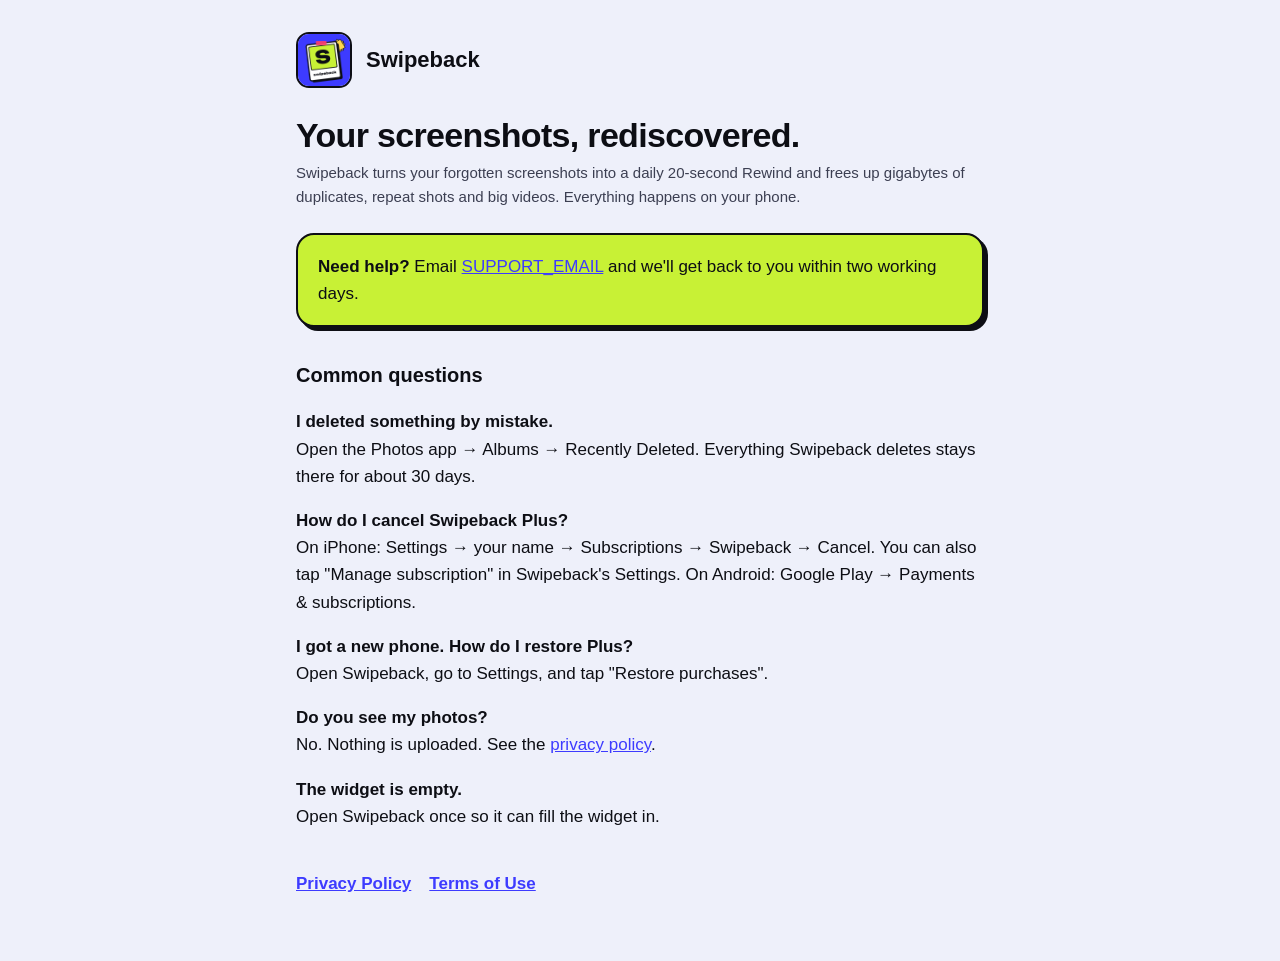
==== index.html @ 093d985f "Swipeback privacy policy, terms and support pages Co-Authored-By: Claude Opus 5.5 <noreply@anthropic" ====
<!doctype html>
<html lang="en">
<head>
<meta charset="utf-8">
<meta name="viewport" content="width=device-width, initial-scale=1">
<title>Swipeback Support</title>
<link rel="icon" href="favicon.png">
<link rel="stylesheet" href="style.css">
</head>
<body>
<main>
  <header><img src="icon.png" alt=""><a href="index.html">Swipeback</a></header>
  <h1>Your screenshots, rediscovered.</h1>
  <p class="meta">Swipeback turns your forgotten screenshots into a daily 20-second Rewind and frees up gigabytes of duplicates, repeat shots and big videos. Everything happens on your phone.</p>

  <div class="box lime">
    <strong>Need help?</strong> Email <a href="mailto:SUPPORT_EMAIL">SUPPORT_EMAIL</a> and we'll get back to you within two working days.
  </div>

  <h2>Common questions</h2>
  <p><strong>I deleted something by mistake.</strong><br>Open the Photos app → Albums → Recently Deleted. Everything Swipeback deletes stays there for about 30 days.</p>
  <p><strong>How do I cancel Swipeback Plus?</strong><br>On iPhone: Settings → your name → Subscriptions → Swipeback → Cancel. You can also tap "Manage subscription" in Swipeback's Settings. On Android: Google Play → Payments &amp; subscriptions.</p>
  <p><strong>I got a new phone. How do I restore Plus?</strong><br>Open Swipeback, go to Settings, and tap "Restore purchases".</p>
  <p><strong>Do you see my photos?</strong><br>No. Nothing is uploaded. See the <a href="privacy.html">privacy policy</a>.</p>
  <p><strong>The widget is empty.</strong><br>Open Swipeback once so it can fill the widget in.</p>

  <nav><a href="privacy.html">Privacy Policy</a><a href="terms.html">Terms of Use</a></nav>
</main>
</body>
</html>
---- style.css ----
:root { --paper:#EEF0FA; --ink:#0D0E14; --ink2:#3C3F52; --brand:#3D3BFF; --lime:#C8F135; --card:#fff; }
* { box-sizing: border-box; }
body { margin: 0; background: var(--paper); color: var(--ink); font: 17px/1.6 -apple-system, BlinkMacSystemFont, "Segoe UI", Roboto, sans-serif; }
main { max-width: 720px; margin: 0 auto; padding: 32px 16px 64px; }
header { display: flex; align-items: center; gap: 14px; margin-bottom: 28px; }
header img { width: 56px; height: 56px; border-radius: 13px; border: 2px solid var(--ink); }
header a { color: var(--ink); text-decoration: none; font-weight: 800; font-size: 22px; }
h1 { font-size: 34px; line-height: 1.15; margin: 0 0 6px; letter-spacing: -0.02em; }
h2 { font-size: 20px; margin: 32px 0 8px; }
.meta { color: var(--ink2); font-size: 15px; margin: 0 0 24px; }
.box { background: var(--card); border: 2px solid var(--ink); border-radius: 18px; padding: 18px 20px; box-shadow: 4px 4px 0 var(--ink); }
.box.lime { background: var(--lime); }
a { color: var(--brand); }
ul { padding-left: 22px; }
li { margin: 4px 0; }
nav { display: flex; gap: 18px; flex-wrap: wrap; margin-top: 40px; font-weight: 700; }
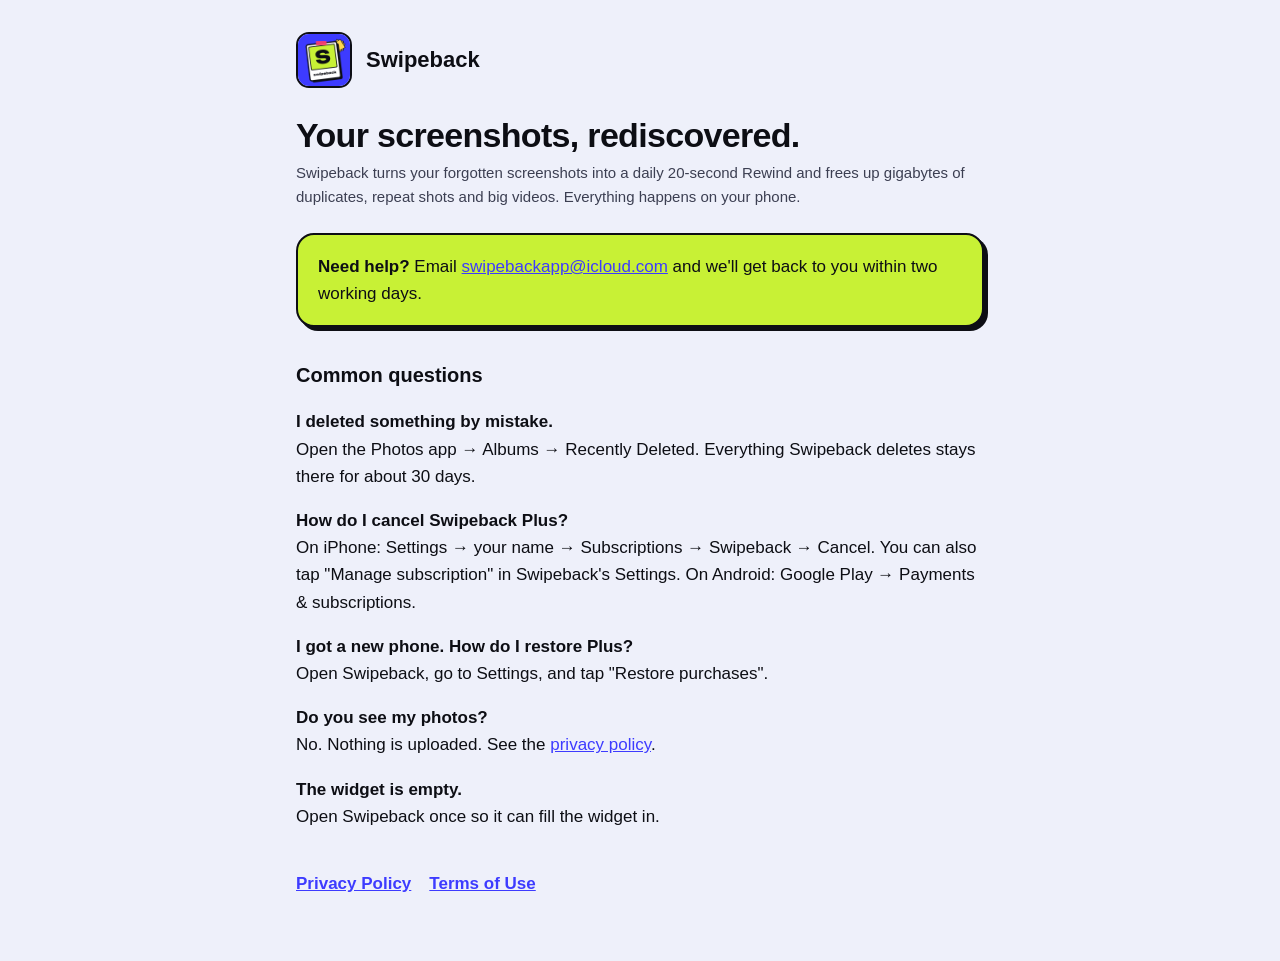
==== commit d938b241: "Add support email Co-Authored-By: Claude Opus 5.5 <noreply@anthropic.com>" ====
--- a/index.html
+++ b/index.html
@@ -14,7 +14,7 @@
   <p class="meta">Swipeback turns your forgotten screenshots into a daily 20-second Rewind and frees up gigabytes of duplicates, repeat shots and big videos. Everything happens on your phone.</p>
 
   <div class="box lime">
-    <strong>Need help?</strong> Email <a href="mailto:SUPPORT_EMAIL">SUPPORT_EMAIL</a> and we'll get back to you within two working days.
+    <strong>Need help?</strong> Email <a href="mailto:swipebackapp@icloud.com">swipebackapp@icloud.com</a> and we'll get back to you within two working days.
   </div>
 
   <h2>Common questions</h2>
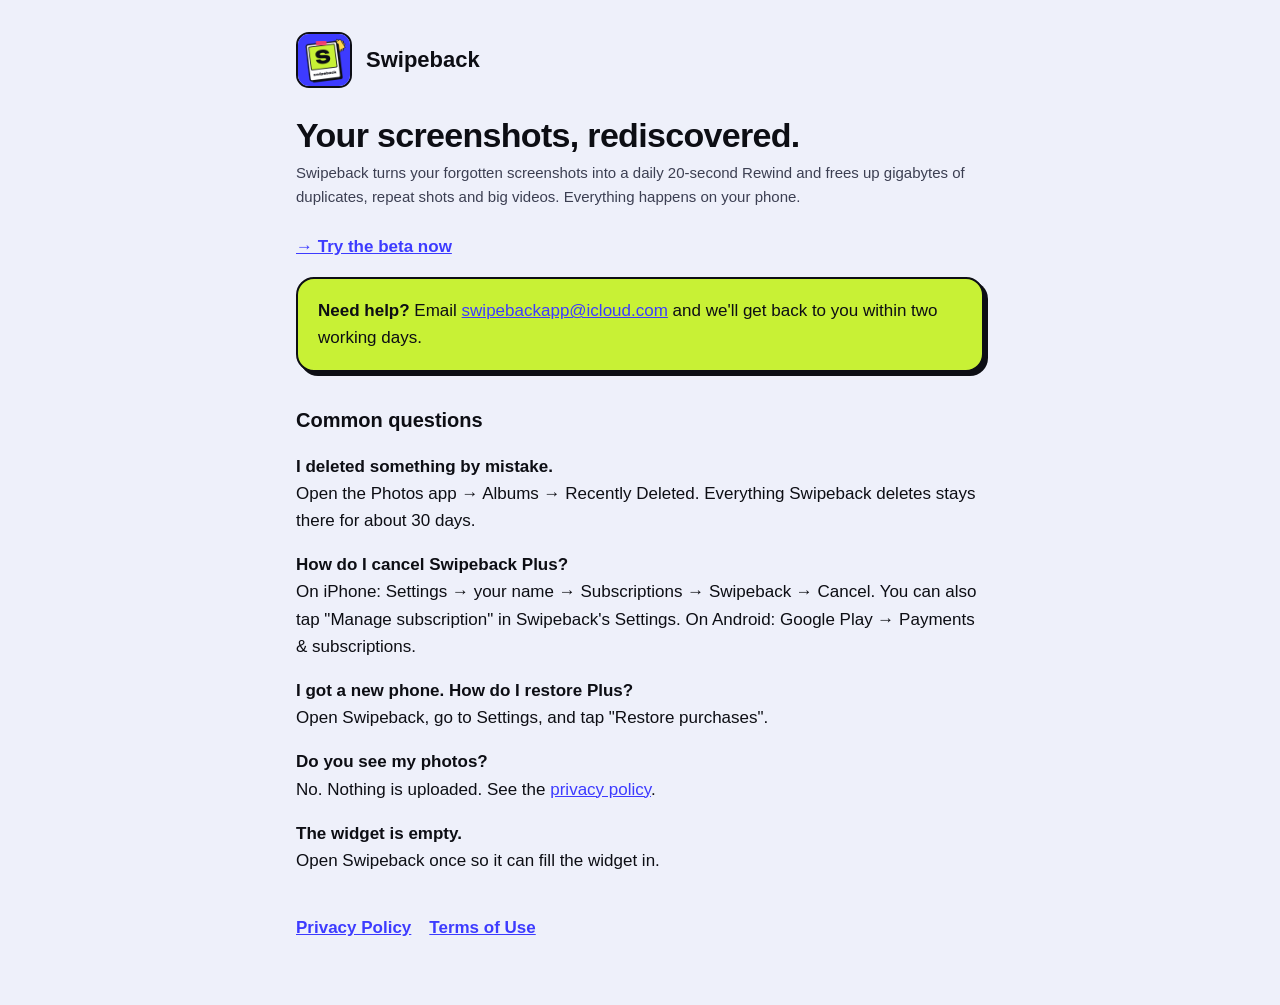
==== commit e2cc16da: "Add beta tester page with Expo Go link Co-Authored-By: Claude Opus 5.5 <noreply@anthropic.com>" ====
--- a/index.html
+++ b/index.html
@@ -12,6 +12,8 @@
   <header><img src="icon.png" alt=""><a href="index.html">Swipeback</a></header>
   <h1>Your screenshots, rediscovered.</h1>
   <p class="meta">Swipeback turns your forgotten screenshots into a daily 20-second Rewind and frees up gigabytes of duplicates, repeat shots and big videos. Everything happens on your phone.</p>
+
+  <p><a href="beta.html"><strong>→ Try the beta now</strong></a></p>
 
   <div class="box lime">
     <strong>Need help?</strong> Email <a href="mailto:swipebackapp@icloud.com">swipebackapp@icloud.com</a> and we'll get back to you within two working days.
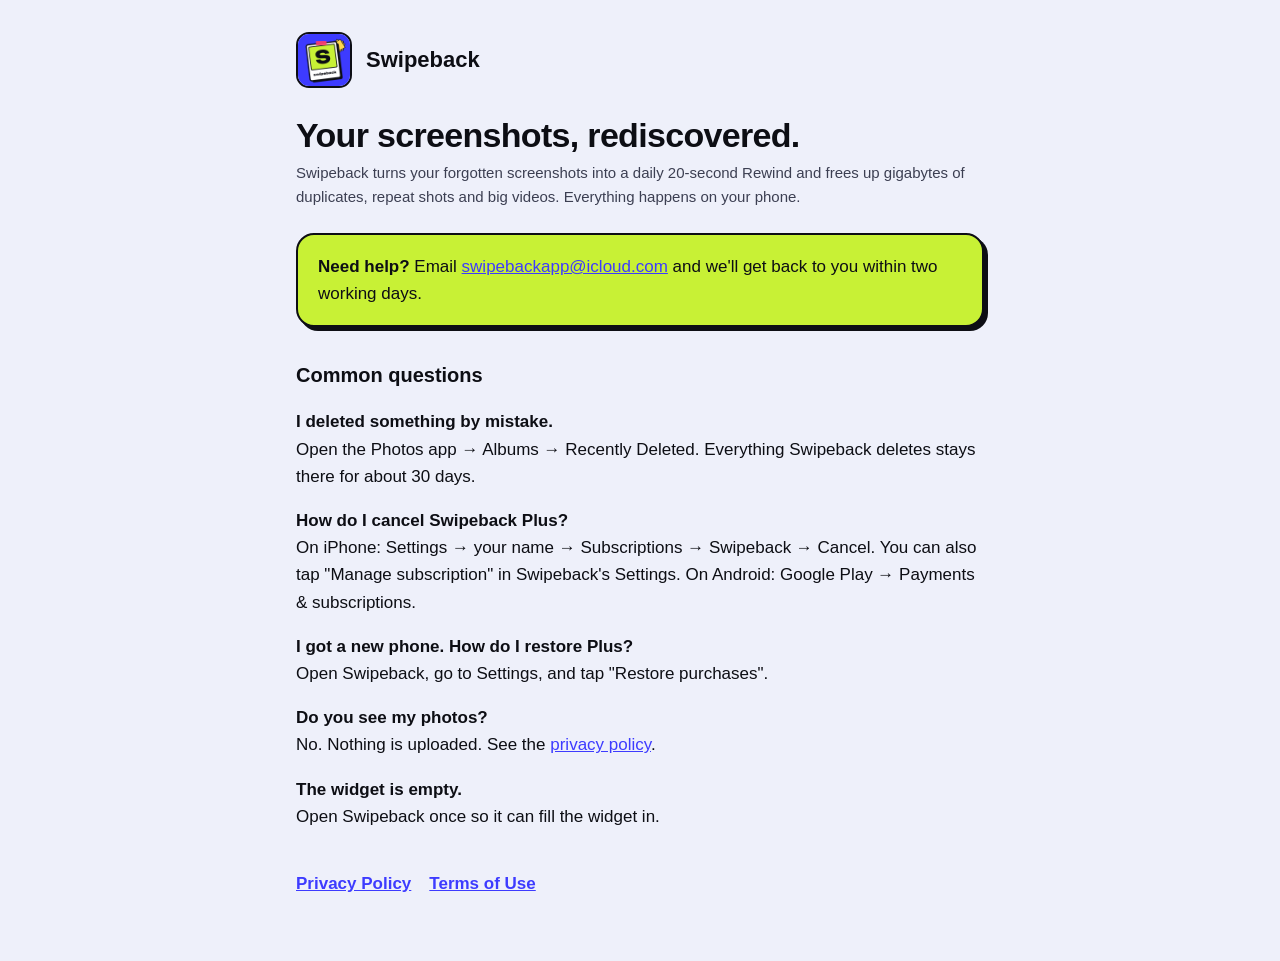
==== commit 40c3f419: "Move beta to TestFlight; remove Expo Go link Co-Authored-By: Claude Opus 5.5 <noreply@anthropic.com>" ====
--- a/index.html
+++ b/index.html
@@ -12,8 +12,6 @@
   <header><img src="icon.png" alt=""><a href="index.html">Swipeback</a></header>
   <h1>Your screenshots, rediscovered.</h1>
   <p class="meta">Swipeback turns your forgotten screenshots into a daily 20-second Rewind and frees up gigabytes of duplicates, repeat shots and big videos. Everything happens on your phone.</p>
-
-  <p><a href="beta.html"><strong>→ Try the beta now</strong></a></p>
 
   <div class="box lime">
     <strong>Need help?</strong> Email <a href="mailto:swipebackapp@icloud.com">swipebackapp@icloud.com</a> and we'll get back to you within two working days.
